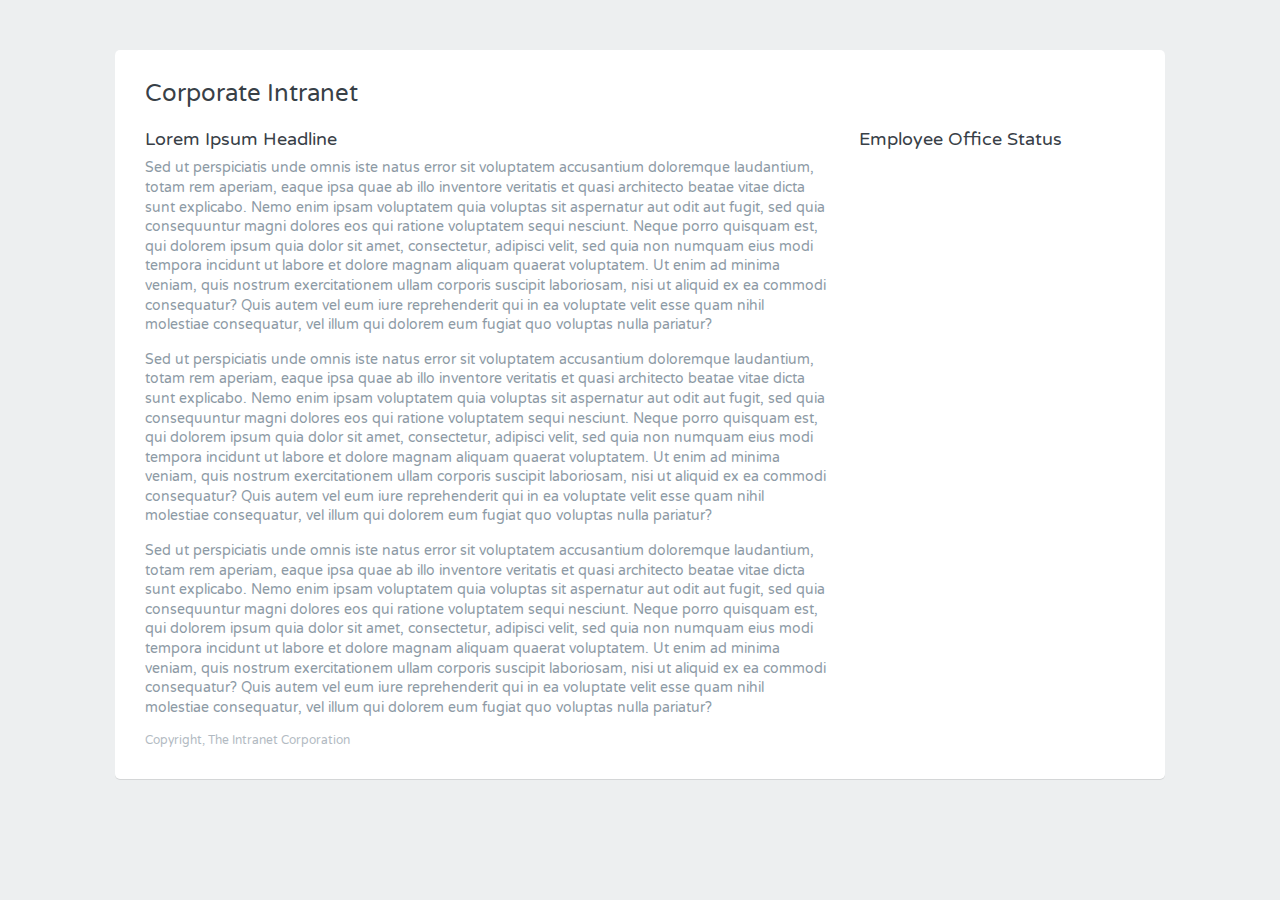
==== JSONAJAX/index.html @ 783ef76a "Finished part 1, added part 2" ====
<!DOCTYPE html>
<html>
<head>
  <meta charset="utf-8">
  <title>AJAX Office Status Widget</title>
  <link href='http://fonts.googleapis.com/css?family=Varela+Round' rel='stylesheet' type='text/css'>
  <link rel="stylesheet" href="css/main.css">
  
</head>
<body>
  <div class="grid-container centered">
    <div class="grid-100">
      <div class="contained">
        <div class="grid-100">
          <div class="heading">
            <h1>Corporate Intranet</h1>
          </div>
        </div>
        <section class="grid-70 main">
          <h2>Lorem Ipsum Headline</h2>
          <p>Sed ut perspiciatis unde omnis iste natus error sit voluptatem accusantium doloremque laudantium, totam rem aperiam, eaque ipsa quae ab illo inventore veritatis et quasi architecto beatae vitae dicta sunt explicabo. Nemo enim ipsam voluptatem quia voluptas sit aspernatur aut odit aut fugit, sed quia consequuntur magni dolores eos qui ratione voluptatem sequi nesciunt. Neque porro quisquam est, qui dolorem ipsum quia dolor sit amet, consectetur, adipisci velit, sed quia non numquam eius modi tempora incidunt ut labore et dolore magnam aliquam quaerat voluptatem. Ut enim ad minima veniam, quis nostrum exercitationem ullam corporis suscipit laboriosam, nisi ut aliquid ex ea commodi consequatur? Quis autem vel eum iure reprehenderit qui in ea voluptate velit esse quam nihil molestiae consequatur, vel illum qui dolorem eum fugiat quo voluptas nulla pariatur?</p>
          <p>Sed ut perspiciatis unde omnis iste natus error sit voluptatem accusantium doloremque laudantium, totam rem aperiam, eaque ipsa quae ab illo inventore veritatis et quasi architecto beatae vitae dicta sunt explicabo. Nemo enim ipsam voluptatem quia voluptas sit aspernatur aut odit aut fugit, sed quia consequuntur magni dolores eos qui ratione voluptatem sequi nesciunt. Neque porro quisquam est, qui dolorem ipsum quia dolor sit amet, consectetur, adipisci velit, sed quia non numquam eius modi tempora incidunt ut labore et dolore magnam aliquam quaerat voluptatem. Ut enim ad minima veniam, quis nostrum exercitationem ullam corporis suscipit laboriosam, nisi ut aliquid ex ea commodi consequatur? Quis autem vel eum iure reprehenderit qui in ea voluptate velit esse quam nihil molestiae consequatur, vel illum qui dolorem eum fugiat quo voluptas nulla pariatur?</p>
          <p>Sed ut perspiciatis unde omnis iste natus error sit voluptatem accusantium doloremque laudantium, totam rem aperiam, eaque ipsa quae ab illo inventore veritatis et quasi architecto beatae vitae dicta sunt explicabo. Nemo enim ipsam voluptatem quia voluptas sit aspernatur aut odit aut fugit, sed quia consequuntur magni dolores eos qui ratione voluptatem sequi nesciunt. Neque porro quisquam est, qui dolorem ipsum quia dolor sit amet, consectetur, adipisci velit, sed quia non numquam eius modi tempora incidunt ut labore et dolore magnam aliquam quaerat voluptatem. Ut enim ad minima veniam, quis nostrum exercitationem ullam corporis suscipit laboriosam, nisi ut aliquid ex ea commodi consequatur? Quis autem vel eum iure reprehenderit qui in ea voluptate velit esse quam nihil molestiae consequatur, vel illum qui dolorem eum fugiat quo voluptas nulla pariatur?</p>
        </section>
        <aside class="grid-30 list">
          <h2>Employee Office Status</h2>
          <div id="employeeList">

          </div>
        </aside>
        <footer class="grid-100">
          <p>Copyright, The Intranet Corporation</p>
        </footer>
      </div>
    </div>
  </div>
</body>
</html>
---- JSONAJAX/css/main.css ----
@charset "UTF-8";

.grid-container:before,
.grid-container:after {
  content: ".";
  display: block;
  overflow: hidden;
  visibility: hidden;
  font-size: 0;
  line-height: 0;
  width: 0;
  height: 0;
}

.grid-container:after {
  clear: both;
}

.grid-container {
  max-width: 1080px;
  position: relative;
}

.grid-30,
.grid-70,
.grid-100 {
  -webkit-box-sizing: border-box;
  -moz-box-sizing: border-box;
  box-sizing: border-box;
  padding-left: 15px;
  padding-right: 15px;
}

body {
  min-width: 320px;
}

@media screen {
  .grid-container:before,
  .grid-container:after {
    content: ".";
    display: block;
    overflow: hidden;
    visibility: hidden;
    font-size: 0;
    line-height: 0;
    width: 0;
    height: 0;
  }

  .grid-container:after {
    clear: both;
  }

  .grid-container {
    max-width: 1080px;
    position: relative;
  }

  .grid-30,
  .grid-70,
  .grid-100 {
    -webkit-box-sizing: border-box;
    -moz-box-sizing: border-box;
    box-sizing: border-box;
    padding-left: 15px;
    padding-right: 15px;
  }

  body {
    min-width: 320px;
  }
}

@media screen and (min-width: 1080px) {
  .grid-container:before,
  .grid-100:before,
  .grid-container:after,
  .grid-100:after {
    content: ".";
    display: block;
    overflow: hidden;
    visibility: hidden;
    font-size: 0;
    line-height: 0;
    width: 0;
    height: 0;
  }

  .grid-container:after,
  .grid-100:after {
    clear: both;
  }

  .grid-container {
    max-width: 1080px;
    position: relative;
  }

  .grid-30,
  .grid-70,
  .grid-100 {
    -webkit-box-sizing: border-box;
    -moz-box-sizing: border-box;
    box-sizing: border-box;
    padding-left: 15px;
    padding-right: 15px;
  }

  .grid-30 {
    float: left;
    width: 30%;
  }

  .grid-70 {
    float: left;
    width: 70%;
  }

  .grid-100 {
    clear: both;
    width: 100%;
  }
}

@media screen and (max-width: 400px) {
  @-ms-viewport {
    width: 320px;
  }
}

@media screen and (max-width: 680px) {
  .grid-container:before,
  .grid-container:after {
    content: ".";
    display: block;
    overflow: hidden;
    visibility: hidden;
    font-size: 0;
    line-height: 0;
    width: 0;
    height: 0;
  }

  .grid-container:after {
    clear: both;
  }

  .grid-container {
    max-width: 1080px;
    position: relative;
  }

  .grid-30,
  .grid-70,
  .grid-100 {
    -webkit-box-sizing: border-box;
    -moz-box-sizing: border-box;
    box-sizing: border-box;
    padding-left: 15px;
    padding-right: 15px;
  }
}

@media screen and (min-width: 680px) and (max-width: 1080px) {
  .grid-container:before,
  .grid-container:after {
    content: ".";
    display: block;
    overflow: hidden;
    visibility: hidden;
    font-size: 0;
    line-height: 0;
    width: 0;
    height: 0;
  }

  .grid-container:after {
    clear: both;
  }

  .grid-container {
    max-width: 1080px;
    position: relative;
  }

  .grid-30,
  .grid-70,
  .grid-100 {
    -webkit-box-sizing: border-box;
    -moz-box-sizing: border-box;
    box-sizing: border-box;
    padding-left: 15px;
    padding-right: 15px;
  }
}

.grid-container:before,
.grid-container:after {
  content: ".";
  display: block;
  overflow: hidden;
  visibility: hidden;
  font-size: 0;
  line-height: 0;
  width: 0;
  height: 0;
}

.grid-container:after {
  clear: both;
}

.grid-container {
  max-width: 1080px;
  position: relative;
}

.grid-30,
.grid-70,
.grid-100 {
  -webkit-box-sizing: border-box;
  -moz-box-sizing: border-box;
  box-sizing: border-box;
  padding-left: 15px;
  padding-right: 15px;
}

html,
body,
div,
h1,
h2,
p,
ul,
li,
aside,
footer,
section {
  margin: 0;
  padding: 0;
  border: 0;
  font: inherit;
  font-size: 100%;
  vertical-align: baseline;
}

html {
  line-height: 1;
}

ul {
  list-style: none;
}

aside,
footer,
section {
  display: block;
}

body {
  background: #edeff0;
  padding: 50px 0 0;
  font-family: "Varela Round", "Helvetica Neue", Helvetica, Arial, sans-serif;
  font-size: 62.5%;
}

.centered {
  margin: 0 auto;
}

.contained {
  background: white;
  padding: 30px 15px;
  margin-bottom: 30px;
  position: relative;
  overflow: hidden;
  -webkit-border-radius: 5px;
  -moz-border-radius: 5px;
  -ms-border-radius: 5px;
  -o-border-radius: 5px;
  border-radius: 5px;
  -webkit-box-shadow: 0 1px 0 0 rgba(0, 0, 0, 0.1);
  -moz-box-shadow: 0 1px 0 0 rgba(0, 0, 0, 0.1);
  box-shadow: 0 1px 0 0 rgba(0, 0, 0, 0.1);
}

.heading {
  margin-bottom: 20px;
}

h1,
h2 {
  font-size: 2.4em;
  font-weight: 500;
  margin-bottom: 8px;
  color: #384047;
  line-height: 1.2;
}

h2 {
  font-size: 1.8em;
}

aside h2 {
  margin-bottom: 15px;
}

p {
  color: #8d9aa5;
  font-size: 1.4em;
  margin-bottom: 15px;
  line-height: 1.4;
}

ul li {
  margin: 15px 0 0;
  font-size: 1.6em;
  color: #8d9aa5;
  position: relative;
}

ul.bulleted li {
  padding-left: 40px;
}

ul.bulleted li:before {
  position: absolute;
  top: 0;
  left: 0;
  color: white;
  font-size: .5em;
  padding: 3px 2px 2px;
  border-radius: 2px;
  text-align: center;
  width: 25px;
}

ul.bulleted .in {
  color: #5A6772;
}

ul.bulleted .in:before {
  content: "IN";
  background-color: #5fcf80;
}

ul.bulleted .out {
  color: #A7B4BF;
}

ul.bulleted .out:before {
  content: "OUT";
  background-color: #ed5a5a;
}

footer p {
  color: #b2bac2;
  font-size: 1.15em;
  margin: 0;
}
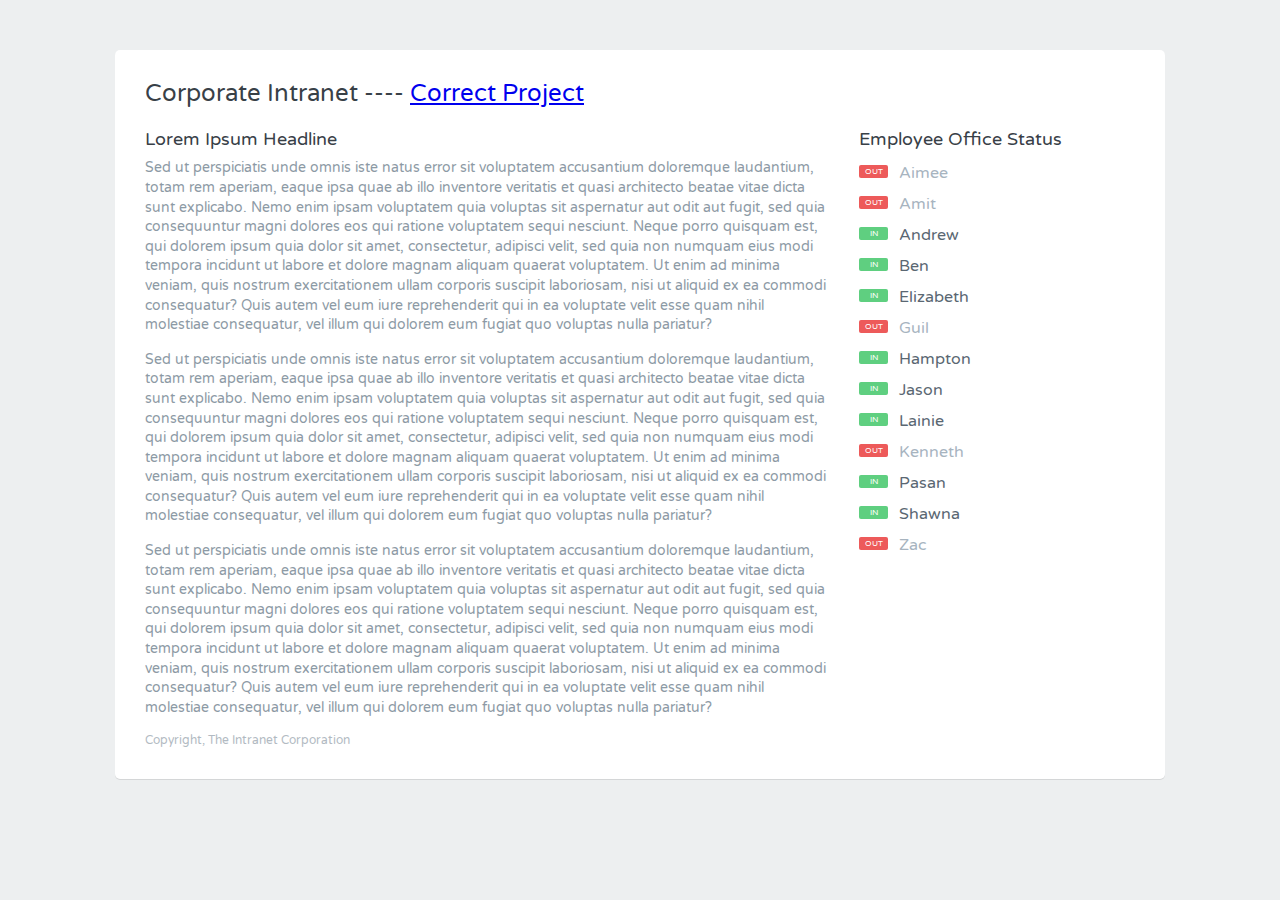
==== commit 7a45c47d: "Final" ====
--- a/JSONAJAX/index.html
+++ b/JSONAJAX/index.html
@@ -3,9 +3,9 @@
 <head>
   <meta charset="utf-8">
   <title>AJAX Office Status Widget</title>
-  <link href='http://fonts.googleapis.com/css?family=Varela+Round' rel='stylesheet' type='text/css'>
+  <link href='https://fonts.googleapis.com/css?family=Varela+Round' rel='stylesheet' type='text/css'>
   <link rel="stylesheet" href="css/main.css">
-  
+<script src="js/widget.js"></script>
 </head>
 <body>
   <div class="grid-container centered">
@@ -13,7 +13,7 @@
       <div class="contained">
         <div class="grid-100">
           <div class="heading">
-            <h1>Corporate Intranet</h1>
+            <h1>Corporate Intranet ---- <a href="/finished/index.html">Correct Project</a></h1>
           </div>
         </div>
         <section class="grid-70 main">
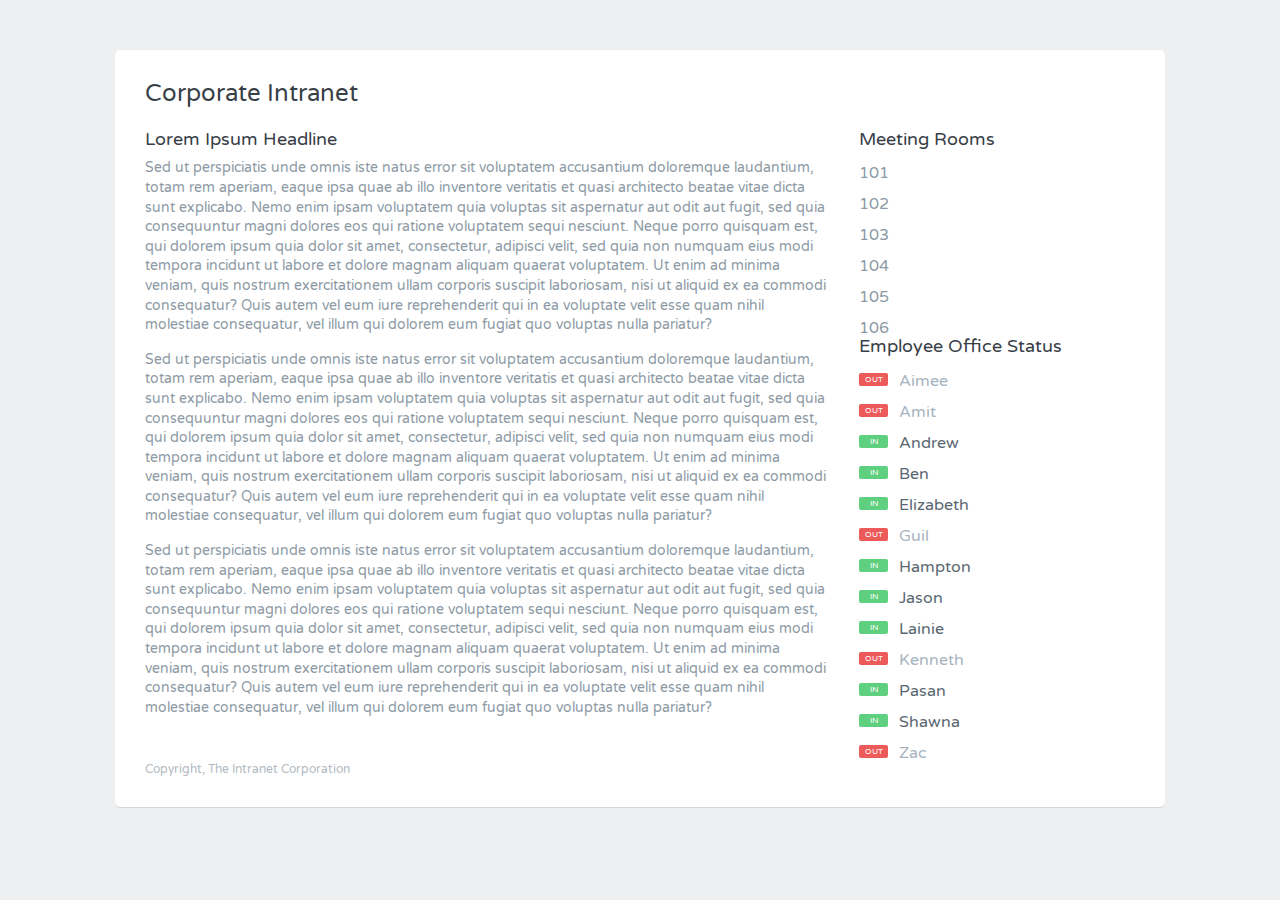
==== commit 17fc0e83: "Final Final. Me thinks" ====
--- a/JSONAJAX/index.html
+++ b/JSONAJAX/index.html
@@ -13,7 +13,7 @@
       <div class="contained">
         <div class="grid-100">
           <div class="heading">
-            <h1>Corporate Intranet ---- <a href="/finished/index.html">Correct Project</a></h1>
+            <h1>Corporate Intranet</h1>
           </div>
         </div>
         <section class="grid-70 main">
@@ -23,6 +23,8 @@
           <p>Sed ut perspiciatis unde omnis iste natus error sit voluptatem accusantium doloremque laudantium, totam rem aperiam, eaque ipsa quae ab illo inventore veritatis et quasi architecto beatae vitae dicta sunt explicabo. Nemo enim ipsam voluptatem quia voluptas sit aspernatur aut odit aut fugit, sed quia consequuntur magni dolores eos qui ratione voluptatem sequi nesciunt. Neque porro quisquam est, qui dolorem ipsum quia dolor sit amet, consectetur, adipisci velit, sed quia non numquam eius modi tempora incidunt ut labore et dolore magnam aliquam quaerat voluptatem. Ut enim ad minima veniam, quis nostrum exercitationem ullam corporis suscipit laboriosam, nisi ut aliquid ex ea commodi consequatur? Quis autem vel eum iure reprehenderit qui in ea voluptate velit esse quam nihil molestiae consequatur, vel illum qui dolorem eum fugiat quo voluptas nulla pariatur?</p>
         </section>
         <aside class="grid-30 list">
+          <h2>Meeting Rooms</h2>
+          <div id="roomList"></div>
           <h2>Employee Office Status</h2>
           <div id="employeeList">
 
